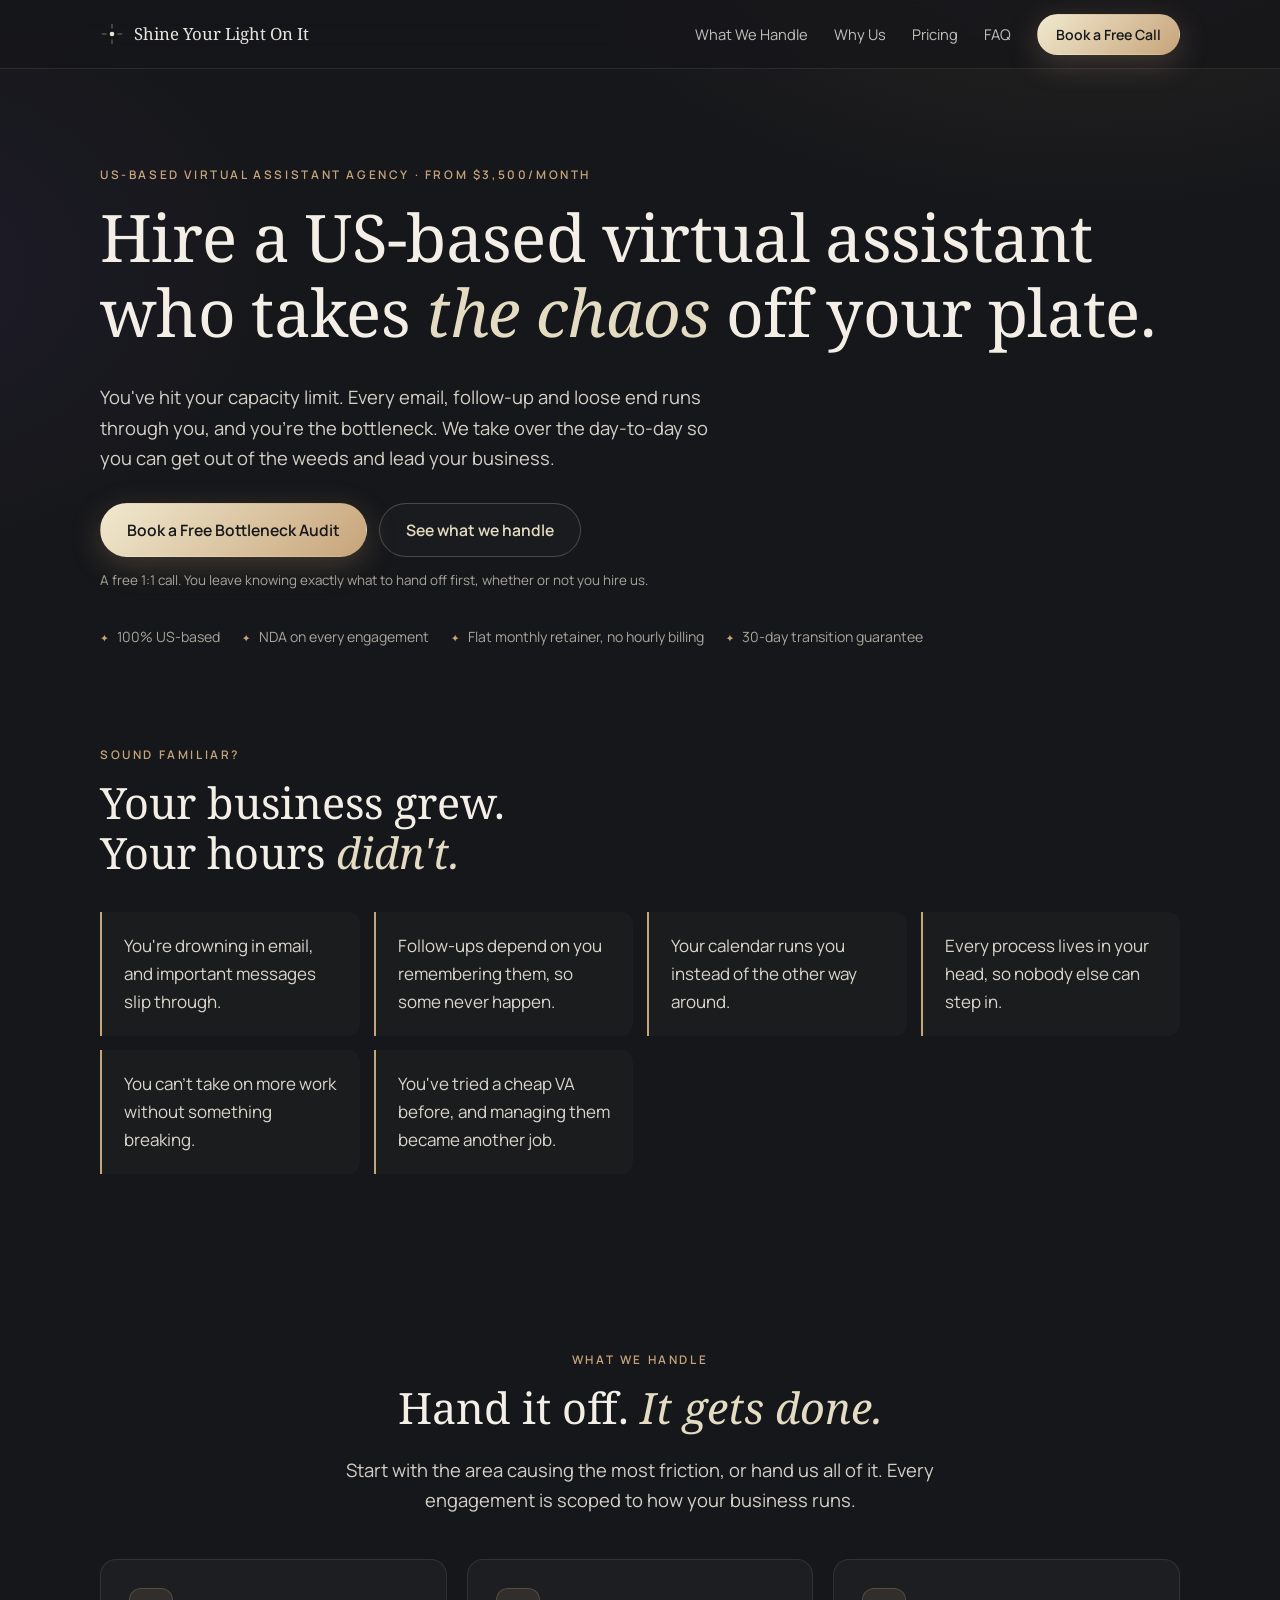
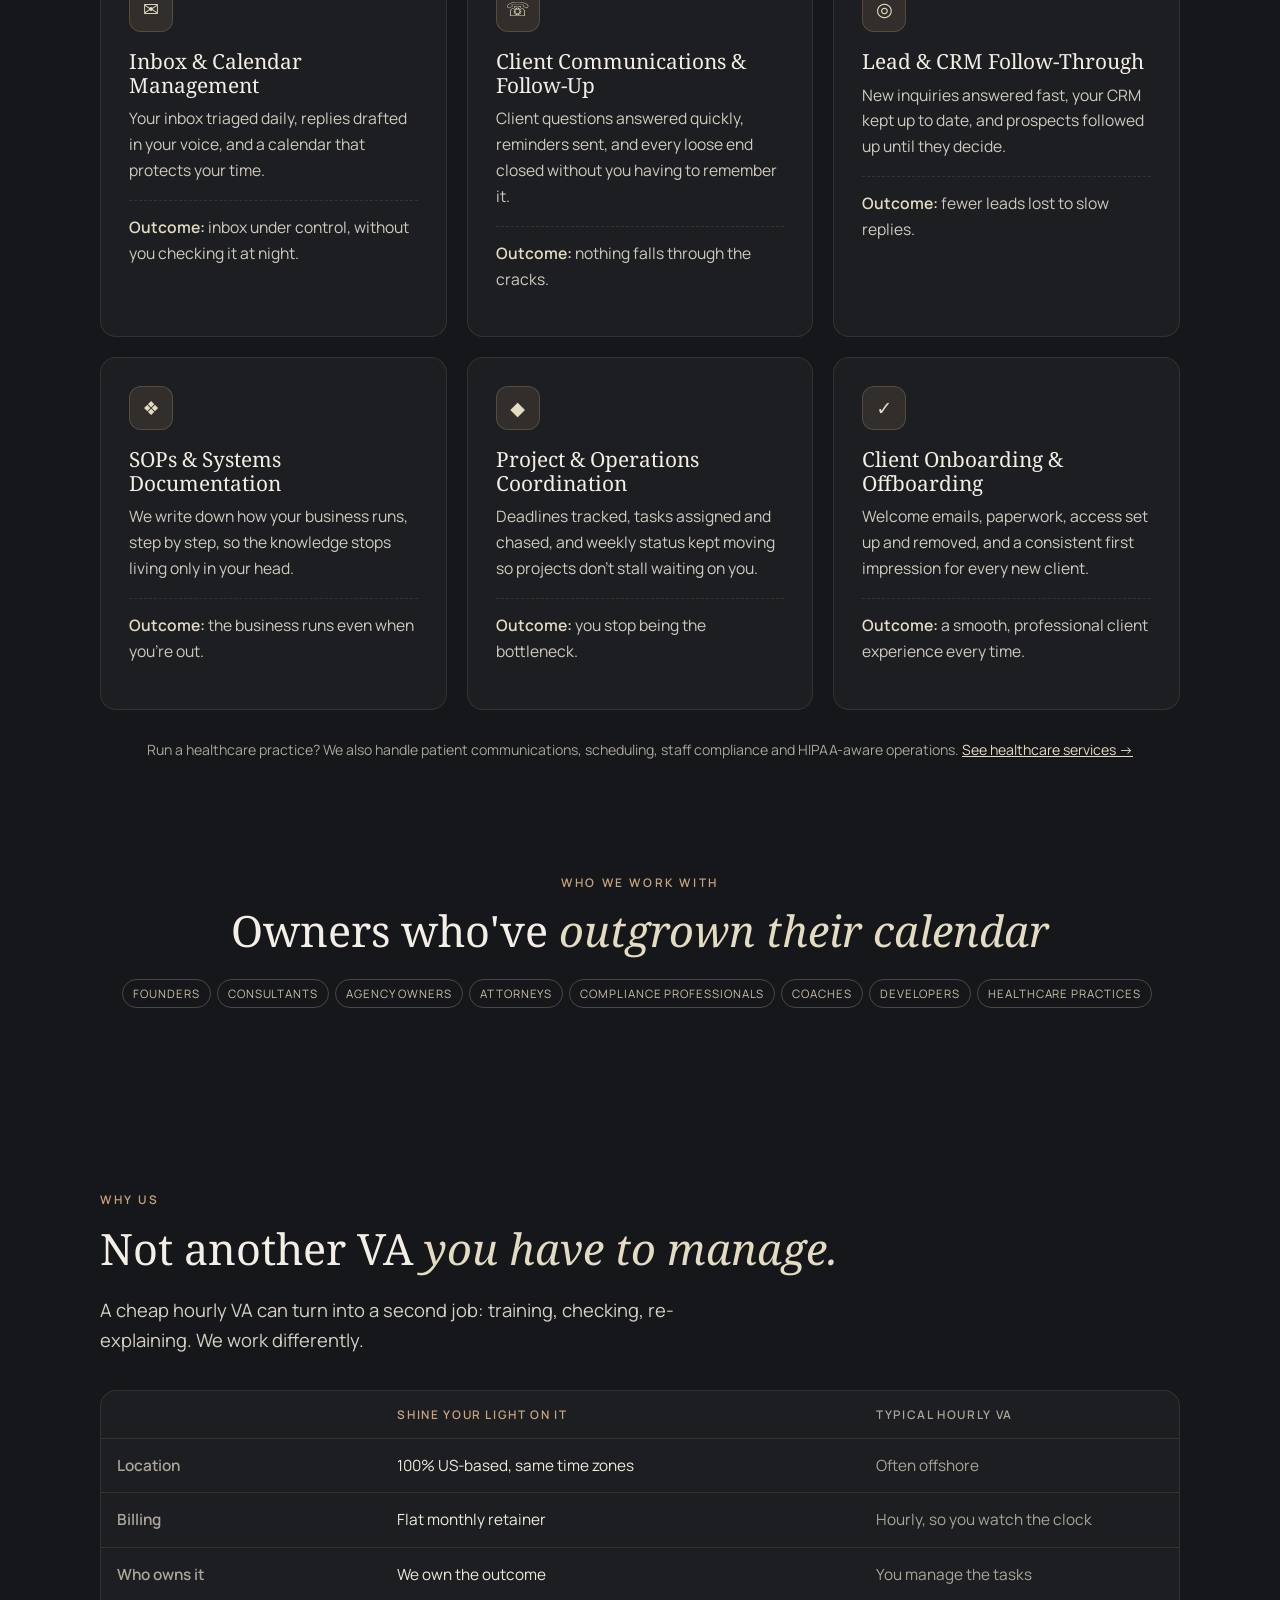
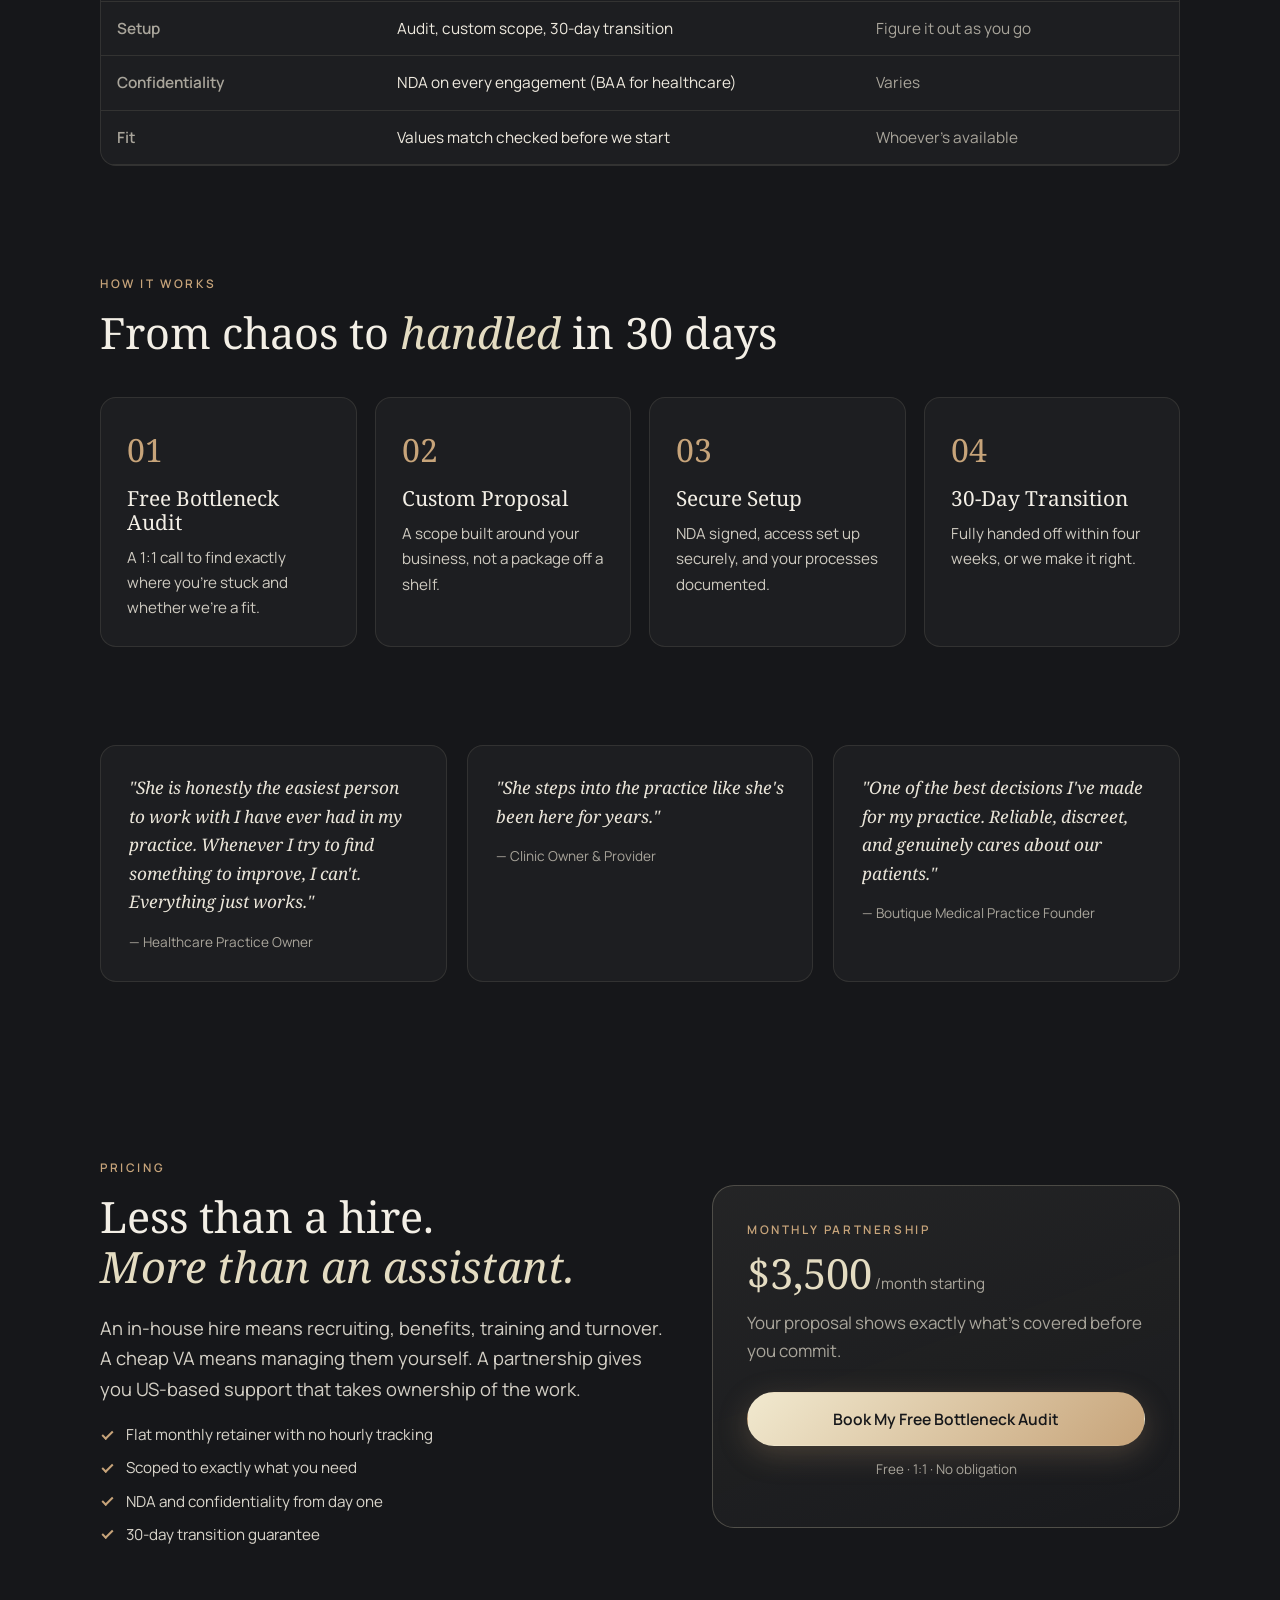
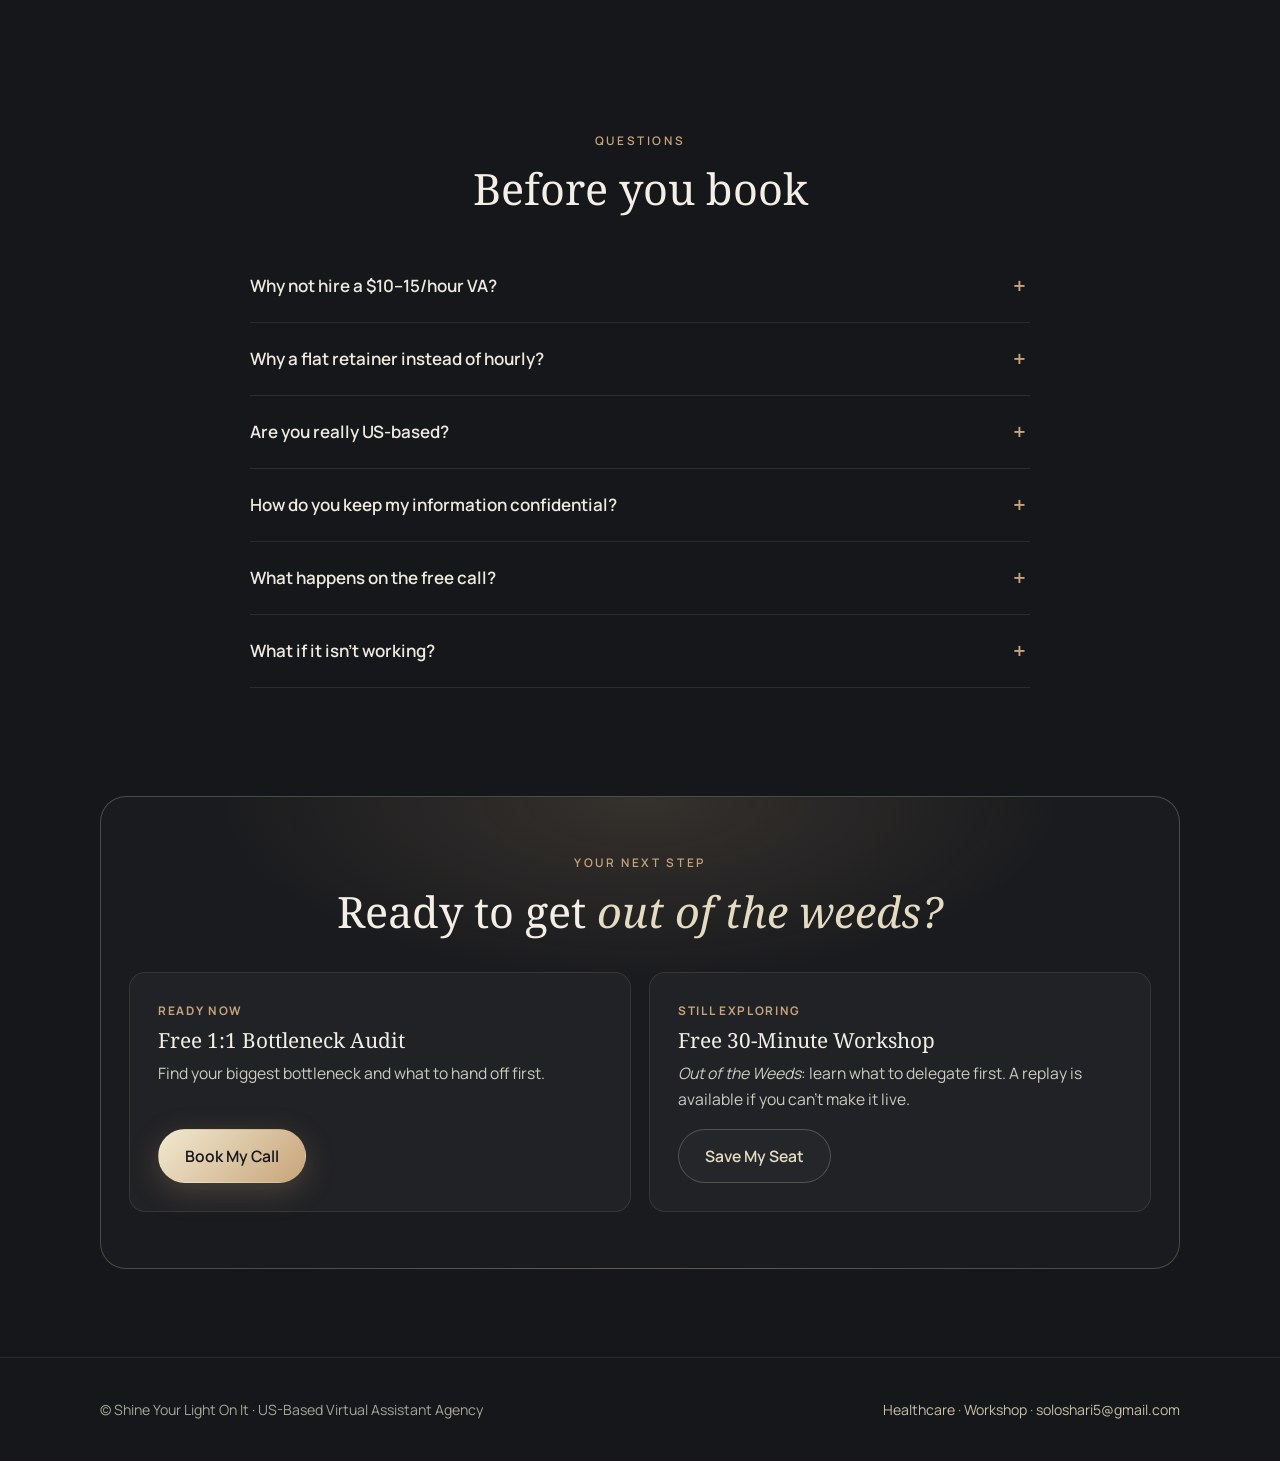
==== hire-a-va.html @ 2fb30ae1 "Add Hire a VA landing page and Google Ads campaign - hire-a-va.html: landing page for general and pr" ====
<!DOCTYPE html>
<html lang="en">
<head>
<meta charset="UTF-8">
<meta name="viewport" content="width=device-width, initial-scale=1.0">
<title>Hire a US-Based Virtual Assistant | Shine Your Light On It</title>
<meta name="description" content="Hire a US-based virtual assistant team that takes the day-to-day off your plate: inbox, calendar, client follow-up, SOPs and operations. Flat monthly retainer, NDA on every engagement, 30-day transition.">
<meta property="og:title" content="Hire a US-based virtual assistant who takes the chaos off your plate.">
<meta property="og:description" content="Inbox, calendar, follow-up, SOPs and operations handled by a US-based team. From $3,500/month.">
<link rel="preconnect" href="https://fonts.googleapis.com">
<link rel="preconnect" href="https://fonts.gstatic.com" crossorigin>
<link href="https://fonts.googleapis.com/css2?family=Noto+Serif:ital,wght@0,400;0,700;1,400&family=Manrope:wght@400;500;600;700&display=swap" rel="stylesheet">
<link rel="stylesheet" href="funnel.css">
<script src="funnel-config.js"></script>
<style>
  .compare { width: 100%; border-collapse: collapse; font-size: .96rem; }
  .compare th, .compare td { padding: 14px 16px; border-bottom: 1px solid var(--line); text-align: left; vertical-align: top; }
  .compare thead th { font-size: .74rem; letter-spacing: .14em; text-transform: uppercase; color: var(--muted); font-weight: 600; }
  .compare thead th.us { color: var(--warm); }
  .compare td:first-child { color: var(--muted); font-weight: 600; width: 26%; }
  .compare td.us { color: #efeadf; }
  .compare td.them { color: #a9a59b; }
  .table-wrap { overflow-x: auto; margin-top: 34px; border: 1px solid var(--line); border-radius: var(--radius); background: var(--card); }
  @media (max-width: 600px) { .compare { font-size: .88rem; } .compare th, .compare td { padding: 12px 10px; } }
</style>
</head>
<body class="has-mobile-cta">

<nav class="nav" aria-label="Main">
  <div class="wrap">
    <a class="brand" href="hire-a-va.html">
      <svg width="24" height="24" viewBox="0 0 26 26" fill="none" aria-hidden="true"><circle cx="13" cy="13" r="2.5" fill="#e8e2d0"/><g stroke="#e8e2d0" stroke-width="1" opacity=".5"><line x1="13" y1="2" x2="13" y2="7"/><line x1="13" y1="19" x2="13" y2="24"/><line x1="2" y1="13" x2="7" y2="13"/><line x1="19" y1="13" x2="24" y2="13"/></g></svg>
      Shine Your Light On It
    </a>
    <button class="menu-toggle" aria-expanded="false" aria-controls="nav-links">Menu</button>
    <ul class="nav-links" id="nav-links">
      <li><a href="#what">What We Handle</a></li>
      <li><a href="#compare">Why Us</a></li>
      <li><a href="#pricing">Pricing</a></li>
      <li><a href="#faq">FAQ</a></li>
      <li><a class="btn btn-primary" data-calendly href="#">Book a Free Call</a></li>
    </ul>
  </div>
</nav>

<!-- HERO -->
<header class="hero">
  <div class="wrap">
    <span class="eyebrow">US-Based Virtual Assistant Agency · From $3,500/month</span>
    <h1>Hire a US-based virtual assistant<br>who takes <em>the chaos</em> off your plate.</h1>
    <p class="lead">You've hit your capacity limit. Every email, follow-up and loose end runs through you, and you're the bottleneck. We take over the day-to-day so you can get out of the weeds and lead your business.</p>
    <div class="btn-row">
      <a class="btn btn-primary" data-calendly href="#">Book a Free Bottleneck Audit</a>
      <a class="btn btn-ghost" href="#what">See what we handle</a>
    </div>
    <p class="btn-note">A free 1:1 call. You leave knowing exactly what to hand off first, whether or not you hire us.</p>
    <div class="trust-row">
      <span>100% US-based</span>
      <span>NDA on every engagement</span>
      <span>Flat monthly retainer, no hourly billing</span>
      <span>30-day transition guarantee</span>
    </div>
  </div>
</header>

<!-- PAIN -->
<section style="padding-top:24px">
  <div class="wrap reveal">
    <span class="eyebrow">Sound familiar?</span>
    <h2>Your business grew.<br>Your hours <em>didn't.</em></h2>
    <div class="pain">
      <div>You're drowning in email, and important messages slip through.</div>
      <div>Follow-ups depend on you remembering them, so some never happen.</div>
      <div>Your calendar runs you instead of the other way around.</div>
      <div>Every process lives in your head, so nobody else can step in.</div>
      <div>You can't take on more work without something breaking.</div>
      <div>You've tried a cheap VA before, and managing them became another job.</div>
    </div>
  </div>
</section>

<!-- WHAT WE HANDLE -->
<section id="what">
  <div class="wrap">
    <div class="center reveal">
      <span class="eyebrow">What we handle</span>
      <h2>Hand it off. <em>It gets done.</em></h2>
      <p class="lead">Start with the area causing the most friction, or hand us all of it. Every engagement is scoped to how your business runs.</p>
    </div>
    <div class="grid g3" style="margin-top:44px">
      <article class="card reveal">
        <div class="icon" aria-hidden="true">✉</div>
        <h3>Inbox &amp; Calendar Management</h3>
        <p>Your inbox triaged daily, replies drafted in your voice, and a calendar that protects your time.</p>
        <p class="outcome"><strong>Outcome:</strong> inbox under control, without you checking it at night.</p>
      </article>
      <article class="card reveal">
        <div class="icon" aria-hidden="true">☏</div>
        <h3>Client Communications &amp; Follow-Up</h3>
        <p>Client questions answered quickly, reminders sent, and every loose end closed without you having to remember it.</p>
        <p class="outcome"><strong>Outcome:</strong> nothing falls through the cracks.</p>
      </article>
      <article class="card reveal">
        <div class="icon" aria-hidden="true">◎</div>
        <h3>Lead &amp; CRM Follow-Through</h3>
        <p>New inquiries answered fast, your CRM kept up to date, and prospects followed up until they decide.</p>
        <p class="outcome"><strong>Outcome:</strong> fewer leads lost to slow replies.</p>
      </article>
      <article class="card reveal">
        <div class="icon" aria-hidden="true">❖</div>
        <h3>SOPs &amp; Systems Documentation</h3>
        <p>We write down how your business runs, step by step, so the knowledge stops living only in your head.</p>
        <p class="outcome"><strong>Outcome:</strong> the business runs even when you're out.</p>
      </article>
      <article class="card reveal">
        <div class="icon" aria-hidden="true">◆</div>
        <h3>Project &amp; Operations Coordination</h3>
        <p>Deadlines tracked, tasks assigned and chased, and weekly status kept moving so projects don't stall waiting on you.</p>
        <p class="outcome"><strong>Outcome:</strong> you stop being the bottleneck.</p>
      </article>
      <article class="card reveal">
        <div class="icon" aria-hidden="true">✓</div>
        <h3>Client Onboarding &amp; Offboarding</h3>
        <p>Welcome emails, paperwork, access set up and removed, and a consistent first impression for every new client.</p>
        <p class="outcome"><strong>Outcome:</strong> a smooth, professional client experience every time.</p>
      </article>
    </div>
    <p class="center muted small reveal" style="margin-top:28px">Run a healthcare practice? We also handle patient communications, scheduling, staff compliance and HIPAA-aware operations. <a href="services.html">See healthcare services →</a></p>
  </div>
</section>

<!-- WHO -->
<section style="padding-top:10px">
  <div class="wrap">
    <div class="center reveal">
      <span class="eyebrow">Who we work with</span>
      <h2>Owners who've <em>outgrown their calendar</em></h2>
    </div>
    <div class="center reveal" style="margin-top:22px">
      <span class="tag">Founders</span><span class="tag">Consultants</span><span class="tag">Agency owners</span><span class="tag">Attorneys</span><span class="tag">Compliance professionals</span><span class="tag">Coaches</span><span class="tag">Developers</span><span class="tag">Healthcare practices</span>
    </div>
  </div>
</section>

<!-- COMPARE -->
<section id="compare">
  <div class="wrap">
    <div class="reveal">
      <span class="eyebrow">Why us</span>
      <h2>Not another VA <em>you have to manage.</em></h2>
      <p class="lead">A cheap hourly VA can turn into a second job: training, checking, re-explaining. We work differently.</p>
    </div>
    <div class="table-wrap reveal">
      <table class="compare">
        <thead><tr><th scope="col"></th><th scope="col" class="us">Shine Your Light On It</th><th scope="col">Typical hourly VA</th></tr></thead>
        <tbody>
          <tr><td>Location</td><td class="us">100% US-based, same time zones</td><td class="them">Often offshore</td></tr>
          <tr><td>Billing</td><td class="us">Flat monthly retainer</td><td class="them">Hourly, so you watch the clock</td></tr>
          <tr><td>Who owns it</td><td class="us">We own the outcome</td><td class="them">You manage the tasks</td></tr>
          <tr><td>Setup</td><td class="us">Audit, custom scope, 30-day transition</td><td class="them">Figure it out as you go</td></tr>
          <tr><td>Confidentiality</td><td class="us">NDA on every engagement (BAA for healthcare)</td><td class="them">Varies</td></tr>
          <tr><td>Fit</td><td class="us">Values match checked before we start</td><td class="them">Whoever's available</td></tr>
        </tbody>
      </table>
    </div>
  </div>
</section>

<!-- HOW -->
<section style="padding-top:20px">
  <div class="wrap">
    <div class="reveal">
      <span class="eyebrow">How it works</span>
      <h2>From chaos to <em>handled</em> in 30 days</h2>
    </div>
    <div class="steps reveal">
      <div class="step"><h3>Free Bottleneck Audit</h3><p>A 1:1 call to find exactly where you're stuck and whether we're a fit.</p></div>
      <div class="step"><h3>Custom Proposal</h3><p>A scope built around your business, not a package off a shelf.</p></div>
      <div class="step"><h3>Secure Setup</h3><p>NDA signed, access set up securely, and your processes documented.</p></div>
      <div class="step"><h3>30-Day Transition</h3><p>Fully handed off within four weeks, or we make it right.</p></div>
    </div>
  </div>
</section>

<!-- PROOF -->
<section style="padding-top:10px">
  <div class="wrap">
    <div class="grid g3">
      <blockquote class="card quote reveal">"She is honestly the easiest person to work with I have ever had in my practice. Whenever I try to find something to improve, I can't. Everything just works."<cite>— Healthcare Practice Owner</cite></blockquote>
      <blockquote class="card quote reveal">"She steps into the practice like she's been here for years."<cite>— Clinic Owner &amp; Provider</cite></blockquote>
      <blockquote class="card quote reveal">"One of the best decisions I've made for my practice. Reliable, discreet, and genuinely cares about our patients."<cite>— Boutique Medical Practice Founder</cite></blockquote>
    </div>
  </div>
</section>

<!-- PRICING -->
<section id="pricing">
  <div class="wrap split">
    <div class="reveal">
      <span class="eyebrow">Pricing</span>
      <h2>Less than a hire.<br><em>More than an assistant.</em></h2>
      <p class="lead">An in-house hire means recruiting, benefits, training and turnover. A cheap VA means managing them yourself. A partnership gives you US-based support that takes ownership of the work.</p>
      <ul class="ticks">
        <li>Flat monthly retainer with no hourly tracking</li>
        <li>Scoped to exactly what you need</li>
        <li>NDA and confidentiality from day one</li>
        <li>30-day transition guarantee</li>
      </ul>
    </div>
    <div class="panel reveal">
      <span class="eyebrow">Monthly partnership</span>
      <div class="price">$3,500<small> /month starting</small></div>
      <p class="muted" style="margin-top:14px">Your proposal shows exactly what's covered before you commit.</p>
      <a class="btn btn-primary" data-calendly href="#" style="width:100%;margin-top:10px">Book My Free Bottleneck Audit</a>
      <p class="btn-note center">Free · 1:1 · No obligation</p>
    </div>
  </div>
</section>

<!-- FAQ -->
<section id="faq">
  <div class="wrap">
    <div class="center reveal"><span class="eyebrow">Questions</span><h2>Before you book</h2></div>
    <div class="faq reveal">
      <details><summary>Why not hire a $10–15/hour VA?</summary><p>If you have the time to train, check and manage someone, that can work. Most of our clients come to us because they don't have that time. They need someone who takes ownership of the work, not more tasks to supervise.</p></details>
      <details><summary>Why a flat retainer instead of hourly?</summary><p>Hourly billing rewards slow work and makes you watch the clock. A flat retainer means we own outcomes, and you always know what you're paying.</p></details>
      <details><summary>Are you really US-based?</summary><p>Yes. Every team member is based in the US.</p></details>
      <details><summary>How do you keep my information confidential?</summary><p>Every engagement starts with a signed NDA, secure credential handoff and role-based access. Healthcare clients also get a signed BAA.</p></details>
      <details><summary>What happens on the free call?</summary><p>We look at where your time goes and find your biggest bottleneck. You leave with a short list of what to hand off first, even if you never work with us.</p></details>
      <details><summary>What if it isn't working?</summary><p>Our 30-day transition guarantee means you're fully handed off within four weeks, or we make it right.</p></details>
    </div>
  </div>
</section>

<!-- FINAL CTA -->
<section style="padding-top:20px">
  <div class="wrap">
    <div class="band center reveal">
      <span class="eyebrow">Your next step</span>
      <h2>Ready to get <em>out of the weeds?</em></h2>
      <div class="choice">
        <div class="card">
          <div class="badge">Ready now</div>
          <h3>Free 1:1 Bottleneck Audit</h3>
          <p>Find your biggest bottleneck and what to hand off first.</p>
          <a class="btn btn-primary" data-calendly href="#">Book My Call</a>
        </div>
        <div class="card">
          <div class="badge">Still exploring</div>
          <h3>Free 30-Minute Workshop</h3>
          <p><em>Out of the Weeds</em>: learn what to delegate first. A replay is available if you can't make it live.</p>
          <a class="btn btn-ghost" href="workshop.html">Save My Seat</a>
        </div>
      </div>
    </div>
  </div>
</section>

<footer>
  <div class="wrap">
    <span>© Shine Your Light On It · US-Based Virtual Assistant Agency</span>
    <span><a href="services.html">Healthcare</a> · <a href="workshop.html">Workshop</a> · <a data-contact-email href="#"></a></span>
  </div>
</footer>

<div class="mobile-cta">
  <a class="btn btn-ghost" href="workshop.html">Free Workshop</a>
  <a class="btn btn-primary" data-calendly href="#">Book a Call</a>
</div>
</body>
</html>
---- funnel.css ----
/* Shared styles for the funnel pages (services, workshop, replay).
   Palette and type match index.html: obsidian + champagne gold, Noto Serif / Manrope. */
:root {
  color-scheme: dark;
  --bg: #16171a;
  --bg-2: #1c1d21;
  --card: rgba(255,255,255,0.03);
  --card-hi: rgba(255,255,255,0.055);
  --line: rgba(228,220,194,0.11);
  --line-hi: rgba(228,220,194,0.24);
  --text: #e8e5df;
  --muted: #a9a59b;
  --gold: #e4dcc2;
  --gold-dim: #c9c1a9;
  --warm: #c7a47a;
  --ink: #16171a;
  --ok: #9fc5a8;
  --radius: 16px;
  --max: 1120px;
  --serif: "Noto Serif", Georgia, serif;
  --sans: "Manrope", system-ui, -apple-system, sans-serif;
}
*, *::before, *::after { box-sizing: border-box; }
[hidden] { display: none !important; }
blockquote { margin: 0; }
html { scroll-behavior: smooth; }
body {
  margin: 0; background: var(--bg); color: var(--text);
  font: 400 17px/1.65 var(--sans); -webkit-font-smoothing: antialiased;
  background-image:
    radial-gradient(900px 500px at 85% -10%, rgba(199,164,122,0.10), transparent 60%),
    radial-gradient(700px 500px at -10% 30%, rgba(138,92,246,0.07), transparent 60%);
  background-attachment: fixed;
}
img { max-width: 100%; display: block; }
a { color: var(--gold); }
h1, h2, h3 { font-family: var(--serif); font-weight: 400; line-height: 1.15; margin: 0 0 .5em; color: #f3efe6; }
h1 { font-size: clamp(2.3rem, 5.6vw, 4.1rem); letter-spacing: -.01em; }
h2 { font-size: clamp(1.8rem, 3.8vw, 2.7rem); }
h3 { font-size: 1.3rem; }
h1 em, h2 em { color: var(--gold); font-style: italic; }
p { margin: 0 0 1em; }
.wrap { width: 100%; max-width: var(--max); margin: 0 auto; padding: 0 20px; }
section { padding: 88px 0; }
.eyebrow { font-size: .74rem; letter-spacing: .22em; text-transform: uppercase; color: var(--warm); font-weight: 600; margin-bottom: 14px; display: block; }
.lead { font-size: 1.15rem; color: #d4d0c6; max-width: 640px; }
.center { text-align: center; }
.center .lead { margin-left: auto; margin-right: auto; }
.muted { color: var(--muted); }
.small { font-size: .88rem; }

/* Buttons */
.btn {
  display: inline-flex; align-items: center; justify-content: center; gap: .5em;
  padding: 15px 26px; border-radius: 999px; font: 600 .98rem var(--sans);
  text-decoration: none; cursor: pointer; border: 1px solid transparent;
  transition: transform .15s ease, background .2s, border-color .2s, box-shadow .2s;
  min-height: 48px; text-align: center;
}
.btn:hover { transform: translateY(-1px); }
.btn:focus-visible { outline: 2px solid var(--gold); outline-offset: 3px; }
.btn-primary { background: linear-gradient(135deg, #f1e9cf, var(--warm)); color: var(--ink); box-shadow: 0 8px 30px rgba(199,164,122,.25); }
.btn-primary:hover { box-shadow: 0 10px 38px rgba(199,164,122,.38); }
.btn-ghost { border-color: var(--line-hi); color: var(--gold); background: rgba(255,255,255,.02); }
.btn-ghost:hover { border-color: var(--gold-dim); background: rgba(255,255,255,.05); }
.btn-row { display: flex; gap: 12px; flex-wrap: wrap; }
.center .btn-row { justify-content: center; }
.btn-note { font-size: .84rem; color: var(--muted); margin-top: 12px; }

/* Nav */
.nav { position: sticky; top: 0; z-index: 50; backdrop-filter: blur(14px); -webkit-backdrop-filter: blur(14px); background: rgba(22,23,26,.78); border-bottom: 1px solid var(--line); }
.nav .wrap { display: flex; align-items: center; justify-content: space-between; height: 68px; gap: 16px; }
.brand { display: flex; align-items: center; gap: 10px; text-decoration: none; color: var(--text); font-family: var(--serif); font-size: 1.05rem; white-space: nowrap; }
.nav-links { display: flex; gap: 26px; list-style: none; margin: 0; padding: 0; align-items: center; }
.nav-links a { color: var(--text); text-decoration: none; font-size: .92rem; opacity: .82; }
.nav-links a:hover { opacity: 1; color: var(--gold); }
.nav-links .btn { padding: 10px 18px; min-height: 40px; font-size: .88rem; opacity: 1; color: var(--ink); }
.menu-toggle { display: none; background: none; border: 1px solid var(--line-hi); color: var(--gold); border-radius: 10px; padding: 8px 12px; font: 600 .85rem var(--sans); cursor: pointer; }
@media (max-width: 860px) {
  .menu-toggle { display: block; }
  .nav-links { display: none; position: absolute; top: 68px; left: 0; right: 0; flex-direction: column; align-items: stretch; gap: 0; background: #17181b; border-bottom: 1px solid var(--line); padding: 8px 20px 20px; }
  .nav-links.open { display: flex; }
  .nav-links li a { display: block; padding: 14px 0; border-bottom: 1px solid var(--line); }
  .nav-links li:last-child a { border: 0; margin-top: 12px; }
}

/* Announcement bar */
.announce { background: linear-gradient(90deg, rgba(199,164,122,.16), rgba(138,92,246,.12)); border-bottom: 1px solid var(--line); font-size: .9rem; text-align: center; padding: 10px 16px; }
.announce a { color: var(--gold); font-weight: 600; }

/* Hero */
.hero { padding: 96px 0 72px; }
.hero .lead { margin-bottom: 30px; }
.trust-row { display: flex; flex-wrap: wrap; gap: 10px 22px; margin-top: 34px; color: var(--muted); font-size: .88rem; }
.trust-row span::before { content: "✦"; color: var(--warm); margin-right: 8px; font-size: .75em; }

/* Cards / grids */
.grid { display: grid; gap: 20px; }
.g2 { grid-template-columns: repeat(auto-fit, minmax(300px, 1fr)); }
.g3 { grid-template-columns: repeat(auto-fit, minmax(260px, 1fr)); }
.card { background: var(--card); border: 1px solid var(--line); border-radius: var(--radius); padding: 28px; transition: border-color .25s, background .25s, transform .25s; }
.card:hover { border-color: var(--line-hi); background: var(--card-hi); }
.card h3 { margin-bottom: .4em; }
.card p { color: #cfcbc1; font-size: .98rem; }
.icon { width: 44px; height: 44px; border-radius: 12px; display: grid; place-items: center; background: rgba(199,164,122,.12); border: 1px solid rgba(199,164,122,.25); color: var(--gold); margin-bottom: 18px; font-size: 1.2rem; }
.ticks { list-style: none; padding: 0; margin: 14px 0 0; }
.ticks li { position: relative; padding-left: 26px; margin: 8px 0; font-size: .95rem; color: #d9d5cb; }
.ticks li::before { content: ""; position: absolute; left: 2px; top: .55em; width: 11px; height: 6px; border-left: 2px solid var(--warm); border-bottom: 2px solid var(--warm); transform: rotate(-45deg); }
.outcome { margin-top: 16px; padding-top: 14px; border-top: 1px dashed var(--line); font-size: .9rem; color: var(--gold-dim); }
.outcome strong { color: var(--gold); font-weight: 600; }
.tag { display: inline-block; font-size: .72rem; letter-spacing: .08em; text-transform: uppercase; padding: 4px 10px; border-radius: 999px; border: 1px solid var(--line-hi); color: var(--gold-dim); margin: 0 6px 6px 0; }

/* Pain list */
.pain { display: grid; gap: 14px; grid-template-columns: repeat(auto-fit, minmax(240px, 1fr)); margin-top: 34px; }
.pain div { padding: 20px 22px; border-left: 2px solid var(--warm); background: rgba(255,255,255,.02); border-radius: 0 12px 12px 0; color: #d9d5cb; }

/* Steps */
.steps { counter-reset: s; display: grid; gap: 18px; grid-template-columns: repeat(auto-fit, minmax(230px, 1fr)); margin-top: 40px; }
.step { position: relative; padding: 26px; border: 1px solid var(--line); border-radius: var(--radius); background: var(--card); }
.step::before { counter-increment: s; content: "0" counter(s); font-family: var(--serif); font-size: 2rem; color: var(--warm); display: block; margin-bottom: 10px; }
.step p { color: #cfcbc1; font-size: .95rem; margin: 0; }

/* Split / feature */
.split { display: grid; gap: 40px; grid-template-columns: 1.1fr .9fr; align-items: center; }
@media (max-width: 860px) { .split { grid-template-columns: 1fr; } }
.panel { border: 1px solid var(--line-hi); border-radius: 22px; padding: 34px; background: linear-gradient(160deg, rgba(228,220,194,.07), rgba(255,255,255,.015)); }
.price { font-family: var(--serif); font-size: 2.6rem; color: var(--gold); line-height: 1; }
.price small { font-family: var(--sans); font-size: .95rem; color: var(--muted); }

/* Quotes */
.quote { font-family: var(--serif); font-style: italic; font-size: 1.08rem; color: #ebe6da; }
.quote cite { display: block; margin-top: 14px; font-family: var(--sans); font-style: normal; font-size: .85rem; color: var(--muted); }

/* FAQ */
.faq { max-width: 780px; margin: 36px auto 0; }
.faq details { border-bottom: 1px solid var(--line); padding: 4px 0; }
.faq summary { cursor: pointer; list-style: none; padding: 18px 36px 18px 0; position: relative; font-weight: 600; color: #efeadf; }
.faq summary::-webkit-details-marker { display: none; }
.faq summary::after { content: "+"; position: absolute; right: 4px; top: 14px; font-size: 1.4rem; color: var(--warm); transition: transform .2s; }
.faq details[open] summary::after { transform: rotate(45deg); }
.faq details p { color: #cfcbc1; padding-bottom: 14px; margin: 0; }

/* Band CTA */
.band { border: 1px solid var(--line-hi); border-radius: 26px; padding: 56px 28px; background:
  radial-gradient(600px 260px at 50% 0%, rgba(199,164,122,.16), transparent 70%), rgba(255,255,255,.02); }
.choice { display: grid; gap: 18px; grid-template-columns: repeat(auto-fit, minmax(280px, 1fr)); margin-top: 36px; text-align: left; }
.choice .card { display: flex; flex-direction: column; }
.choice .card .btn { margin-top: auto; align-self: flex-start; }
.choice .card p { flex-grow: 0; }
.choice .badge { font-size: .74rem; letter-spacing: .14em; text-transform: uppercase; color: var(--warm); font-weight: 700; margin-bottom: 8px; }

/* Event specific */
.event-meta { display: flex; flex-wrap: wrap; gap: 10px; margin: 0 0 26px; }
.event-meta span { padding: 8px 14px; border: 1px solid var(--line-hi); border-radius: 999px; font-size: .9rem; color: var(--gold); background: rgba(255,255,255,.02); }
.countdown { display: flex; gap: 10px; margin: 0 0 26px; }
.countdown div { min-width: 70px; text-align: center; padding: 12px 8px; border: 1px solid var(--line); border-radius: 12px; background: var(--card); }
.countdown b { display: block; font-family: var(--serif); font-size: 1.7rem; font-weight: 400; color: var(--gold); }
.countdown small { font-size: .7rem; letter-spacing: .14em; text-transform: uppercase; color: var(--muted); }
.agenda { list-style: none; padding: 0; margin: 30px 0 0; display: grid; gap: 14px; }
.agenda li { display: grid; grid-template-columns: 64px 1fr; gap: 16px; padding: 20px; border: 1px solid var(--line); border-radius: 14px; background: var(--card); }
.agenda .t { font-family: var(--serif); color: var(--warm); font-size: 1.4rem; }
.agenda h3 { font-size: 1.1rem; margin-bottom: .25em; font-family: var(--sans); font-weight: 600; }
.agenda p { margin: 0; color: #cfcbc1; font-size: .95rem; }
.success { display: none; border: 1px solid rgba(159,197,168,.4); background: rgba(159,197,168,.08); color: #d7eadb; border-radius: 14px; padding: 18px 20px; margin-bottom: 28px; }
.success:target, .success.show { display: block; }

.video { position: relative; aspect-ratio: 16/9; border-radius: 18px; overflow: hidden; border: 1px solid var(--line-hi); background: #0f1012; display: grid; place-items: center; text-align: center; color: var(--muted); padding: 20px; }
.video iframe { position: absolute; inset: 0; width: 100%; height: 100%; border: 0; }

/* Checklist (printable) */
.checklist { counter-reset: c; }
.checklist label { display: flex; gap: 14px; align-items: flex-start; padding: 14px 4px; border-bottom: 1px solid var(--line); cursor: pointer; color: #dcd8ce; }
.checklist input { width: 20px; height: 20px; accent-color: var(--warm); margin-top: 3px; flex: 0 0 auto; }
.checklist h3 { margin-top: 28px; font-size: 1.1rem; color: var(--gold); }
.score { margin-top: 22px; padding: 18px 20px; border-radius: 14px; border: 1px solid var(--line-hi); background: var(--card); }

/* Footer */
footer { border-top: 1px solid var(--line); padding: 40px 0; color: var(--muted); font-size: .88rem; }
footer .wrap { display: flex; flex-wrap: wrap; gap: 14px 30px; justify-content: space-between; }
footer a { color: var(--gold-dim); text-decoration: none; }

/* Sticky mobile CTA */
.mobile-cta { display: none; }
@media (max-width: 700px) {
  section { padding: 64px 0; }
  .hero { padding: 64px 0 48px; }
  .btn-row .btn { width: 100%; }
  .mobile-cta { display: flex; gap: 8px; position: fixed; left: 0; right: 0; bottom: 0; z-index: 60; padding: 10px 12px calc(10px + env(safe-area-inset-bottom)); background: rgba(22,23,26,.94); border-top: 1px solid var(--line); backdrop-filter: blur(10px); }
  .mobile-cta .btn { flex: 1; padding: 12px 10px; font-size: .9rem; }
  body.has-mobile-cta { padding-bottom: 76px; }
  .panel { padding: 24px; }
  .band { padding: 40px 20px; }
}

/* Reveal */
.reveal { opacity: 0; transform: translateY(16px); transition: opacity .7s ease, transform .7s ease; }
.reveal.in { opacity: 1; transform: none; }
@media (prefers-reduced-motion: reduce) {
  html { scroll-behavior: auto; }
  .reveal { opacity: 1; transform: none; transition: none; }
  .btn:hover { transform: none; }
}

@media print {
  body { background: #fff; color: #111; }
  .nav, .announce, footer, .mobile-cta, .no-print { display: none !important; }
  .print-area { display: block !important; }
  .checklist label { color: #111; border-color: #ccc; }
  .checklist h3, h1, h2 { color: #111; }
}
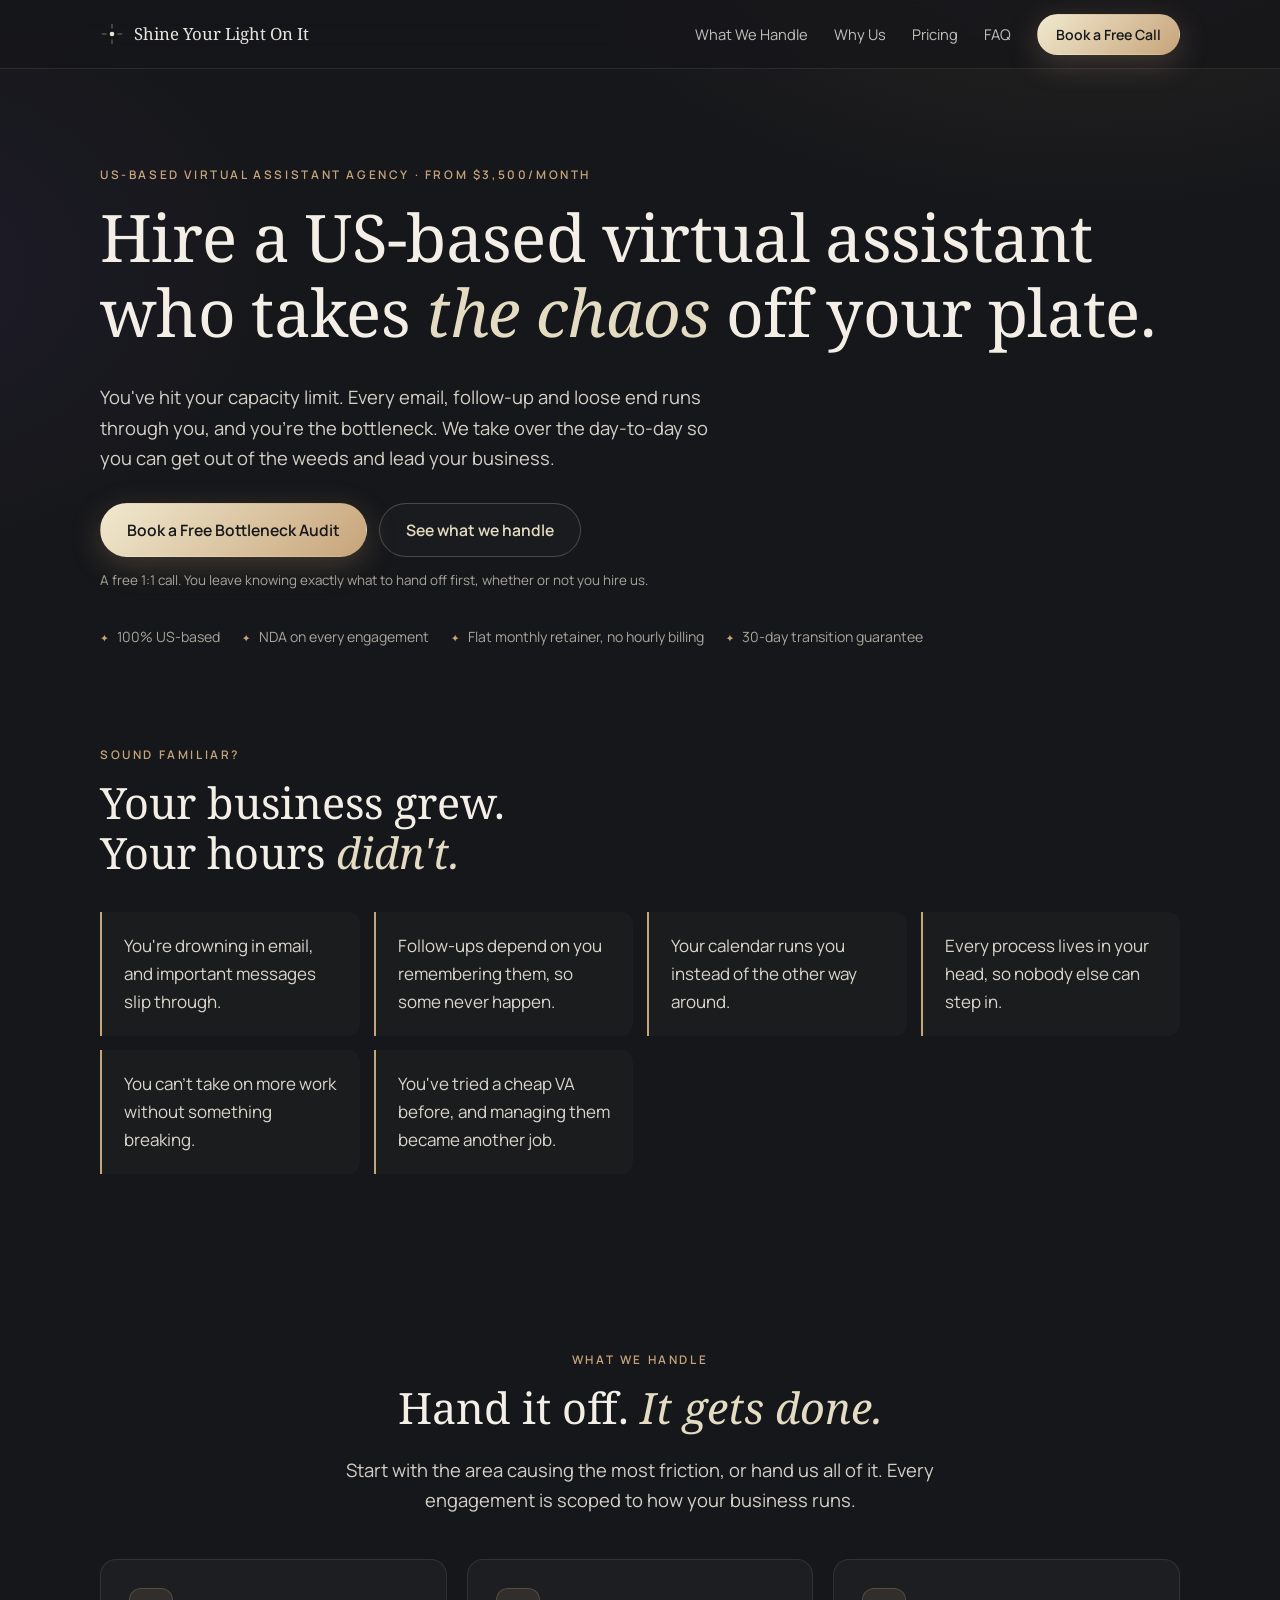
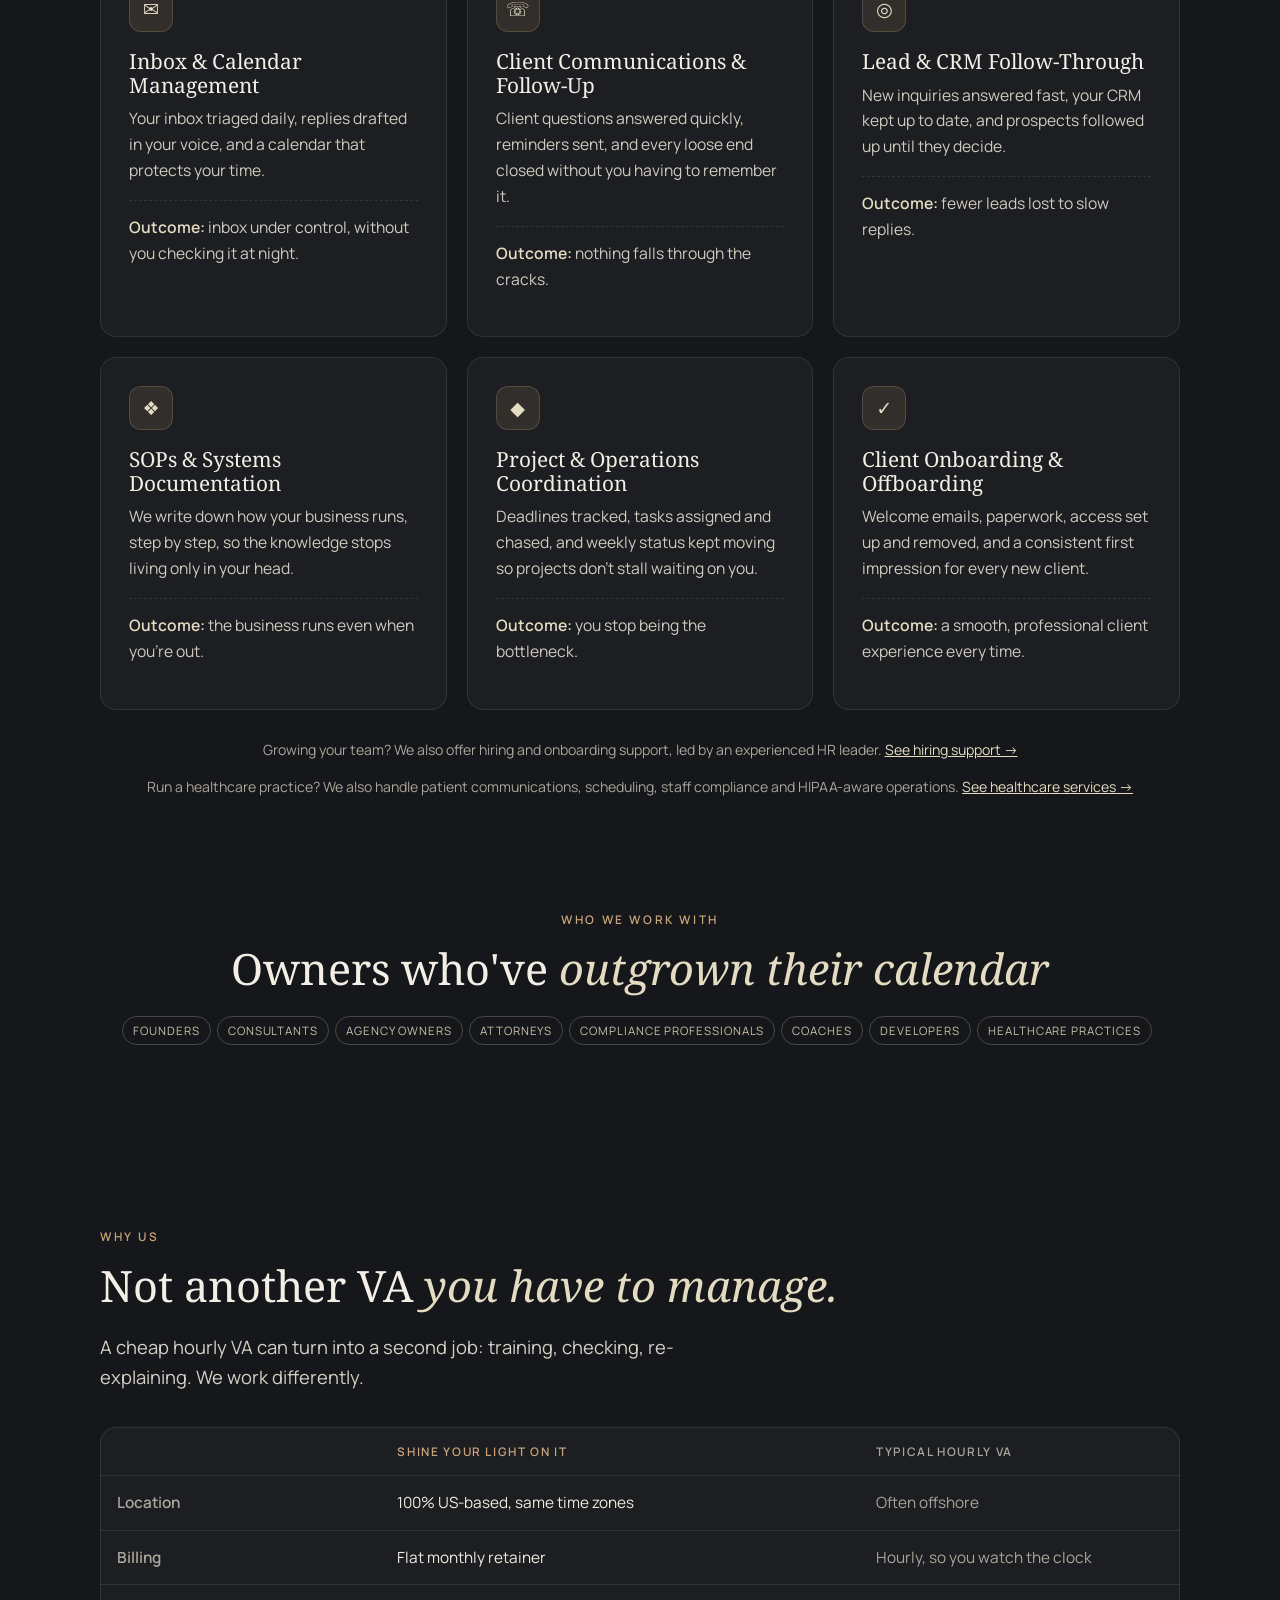
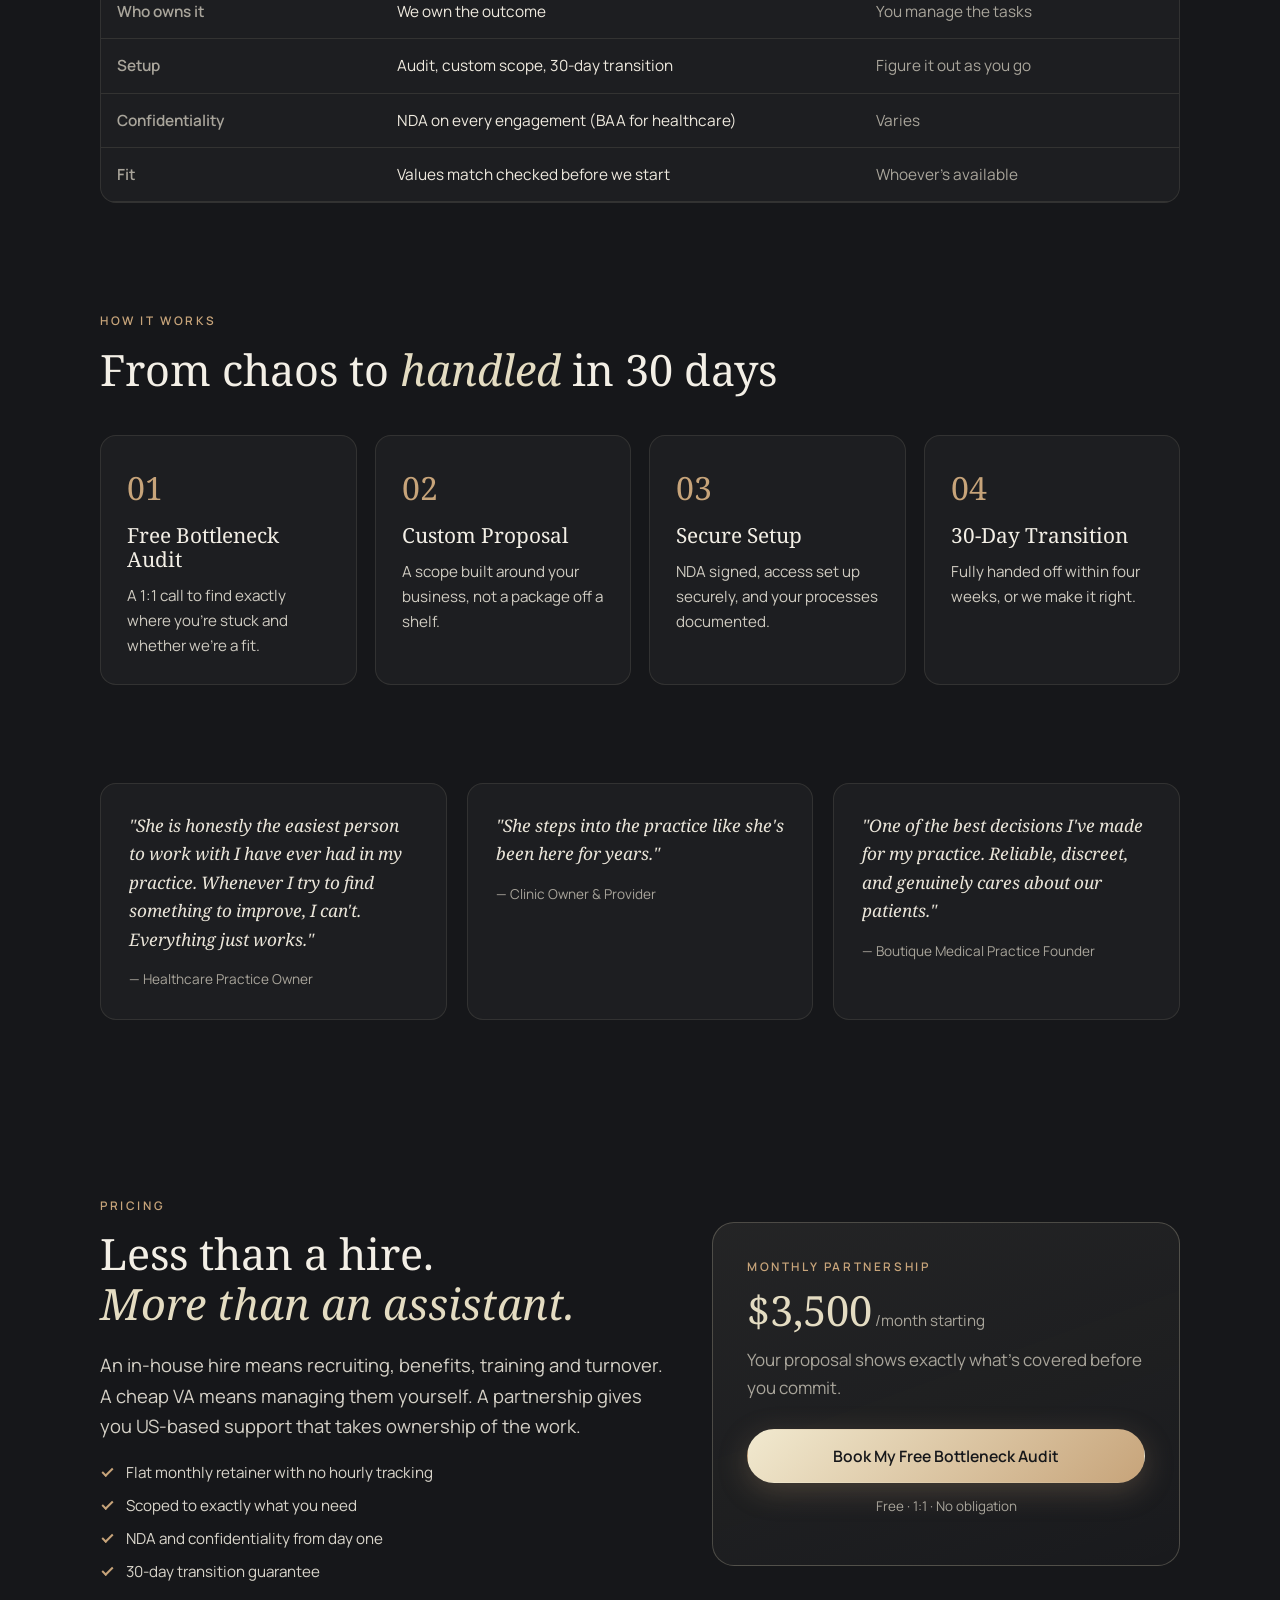
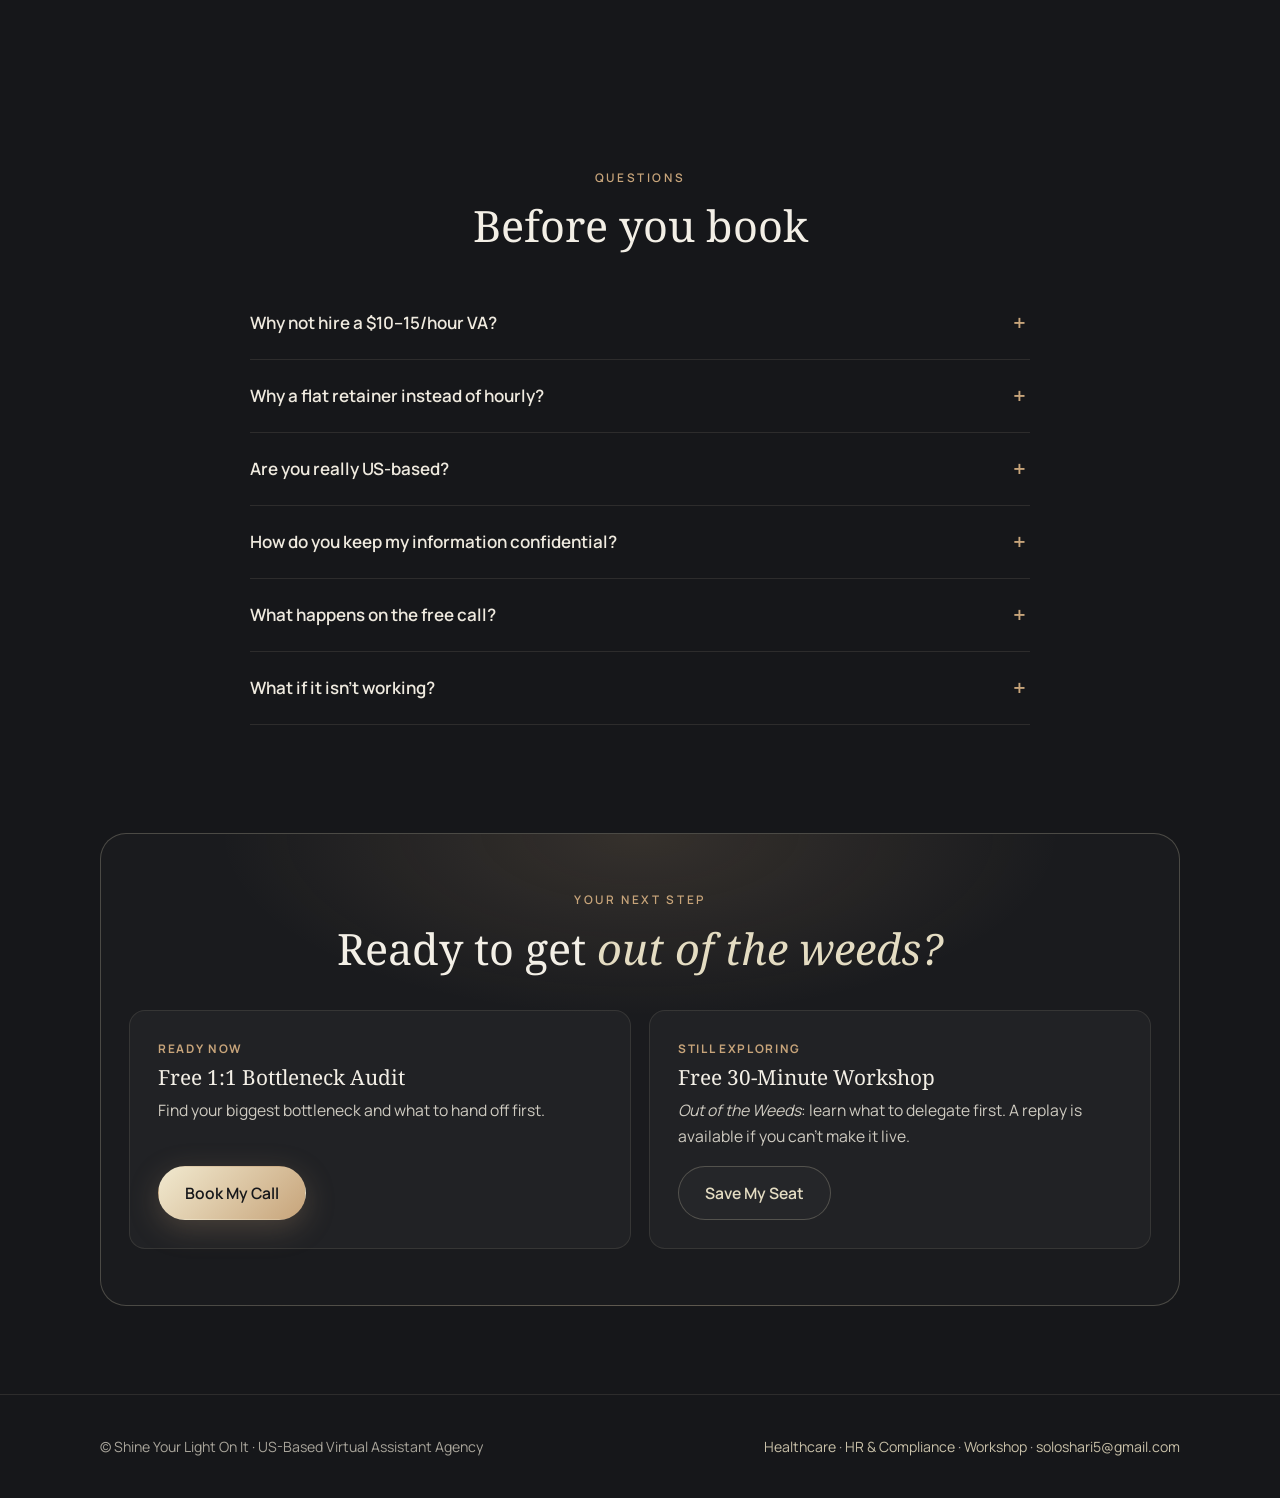
==== commit 06cc168e: "Add HR & staff compliance page for treatment centers - hr-compliance.html: personnel file audit (fro" ====
--- a/hire-a-va.html
+++ b/hire-a-va.html
@@ -125,7 +125,8 @@
         <p class="outcome"><strong>Outcome:</strong> a smooth, professional client experience every time.</p>
       </article>
     </div>
-    <p class="center muted small reveal" style="margin-top:28px">Run a healthcare practice? We also handle patient communications, scheduling, staff compliance and HIPAA-aware operations. <a href="services.html">See healthcare services →</a></p>
+    <p class="center muted small reveal" style="margin-top:28px">Growing your team? We also offer hiring and onboarding support, led by an experienced HR leader. <a href="hr-compliance.html#offers">See hiring support →</a></p>
+    <p class="center muted small reveal" style="margin-top:8px">Run a healthcare practice? We also handle patient communications, scheduling, staff compliance and HIPAA-aware operations. <a href="services.html">See healthcare services →</a></p>
   </div>
 </section>
 
@@ -259,7 +260,7 @@
 <footer>
   <div class="wrap">
     <span>© Shine Your Light On It · US-Based Virtual Assistant Agency</span>
-    <span><a href="services.html">Healthcare</a> · <a href="workshop.html">Workshop</a> · <a data-contact-email href="#"></a></span>
+    <span><a href="services.html">Healthcare</a> · <a href="hr-compliance.html">HR &amp; Compliance</a> · <a href="workshop.html">Workshop</a> · <a data-contact-email href="#"></a></span>
   </div>
 </footer>
 
